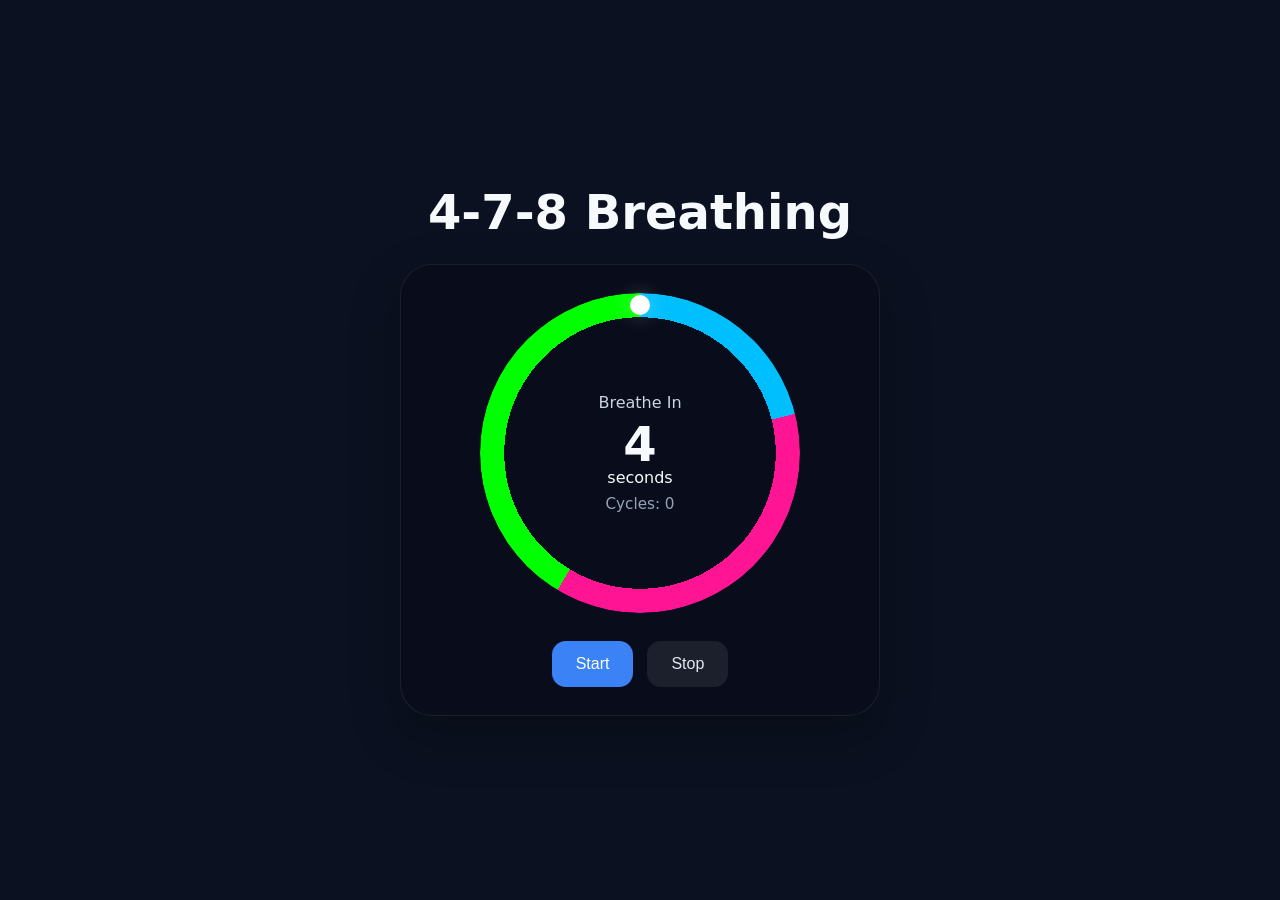
==== index.html @ ee140b7e "Initial commit: 4-7-8 breathing exercise app" ====
<!DOCTYPE html>
<html lang="en">
<head>
  <meta charset="UTF-8" />
  <meta name="viewport" content="width=device-width, initial-scale=1.0" />
  <title>4-7-8 Breathing</title>
  <link rel="stylesheet" href="style.css" />
</head>
<body>
  <main class="page">
    <h1>4-7-8 Breathing</h1>
    <div class="breathing-card">
      <div class="ring-container">
        <div class="track"></div>
        <div id="dot" class="dot"></div>
        <div class="ring-label">
          <span id="phase-name">Breathe In</span>
          <strong id="remaining">4</strong>
          <span>seconds</span>
          <span id="cycle-count">Cycles: 0</span>
        </div>
      </div>

      <div class="controls">
        <button id="start-btn" class="primary">Start</button>
        <button id="stop-btn">Stop</button>
      </div>
    </div>
  </main>

  <script src="app.js"></script>
</body>
</html>
---- style.css ----
:root {
  color-scheme: dark;
  color: #f7fafc;
  background: #0b1120;
  font-family: Inter, system-ui, sans-serif;
}

* {
  box-sizing: border-box;
}

body {
  min-height: 100vh;
  margin: 0;
  display: grid;
  place-items: center;
  padding: 24px;
}

.page {
  width: min(100%, 480px);
}

h1 {
  margin: 0 0 24px;
  font-size: clamp(2rem, 4vw, 3rem);
  text-align: center;
}

.breathing-card {
  background: rgba(10, 14, 27, 0.97);
  border: 1px solid rgba(255,255,255,0.08);
  border-radius: 32px;
  padding: 28px;
  box-shadow: 0 20px 50px rgba(0,0,0,0.25);
}

.ring-container {
  position: relative;
  width: min(90vw, 320px);
  aspect-ratio: 1 / 1;
  margin: 0 auto 28px;
  display: grid;
  place-items: center;
}

.track {
  width: 100%;
  height: 100%;
  border-radius: 50%;
  background: conic-gradient(
    #00bfff 0deg 75.789deg,
    #ff1493 75.789deg 211.053deg,
    #00ff00 211.053deg 360deg
  );
  mask: radial-gradient(circle, transparent 60%, black 60%);
  -webkit-mask: radial-gradient(circle, transparent 60%, black 60%);
  position: relative;
}

.dot {
  width: 20px;
  height: 20px;
  border-radius: 50%;
  position: absolute;
  top: 50%;
  left: 50%;
  transform: translate(-50%, -50%) rotate(0deg) translate(0, -148px);
  transform-origin: center;
  box-shadow: 0 0 20px rgba(255,255,255,0.3);
}

.dot {
  width: 20px;
  height: 20px;
  border-radius: 50%;
  position: absolute;
  top: 50%;
  left: 50%;
  transform: translate(-50%, -50%) rotate(0deg) translate(0, -148px);
  transform-origin: center;
  box-shadow: 0 0 20px rgba(255,255,255,0.3);
}

.ring-label {
  position: absolute;
  top: 50%;
  left: 50%;
  transform: translate(-50%, -50%);
  text-align: center;
  z-index: 10;
}

.ring-label span,
.ring-label strong {
  display: block;
}

#phase-name {
  font-size: 1rem;
  margin-bottom: 8px;
  color: #cbd5e1;
}

#remaining {
  font-size: 3rem;
  line-height: 1;
}

#cycle-count {
  margin-top: 8px;
  font-size: 0.95rem;
  color: #94a3b8;
}

.controls {
  display: flex;
  gap: 14px;
  justify-content: center;
  flex-wrap: wrap;
}

button {
  border: none;
  border-radius: 14px;
  padding: 14px 24px;
  font-size: 1rem;
  cursor: pointer;
  transition: transform 0.2s ease, background-color 0.2s ease;
}

button:hover {
  transform: translateY(-1px);
}

.primary {
  background: #3b82f6;
  color: white;
}

button:not(.primary) {
  background: rgba(255,255,255,0.08);
  color: #e2e8f0;
}
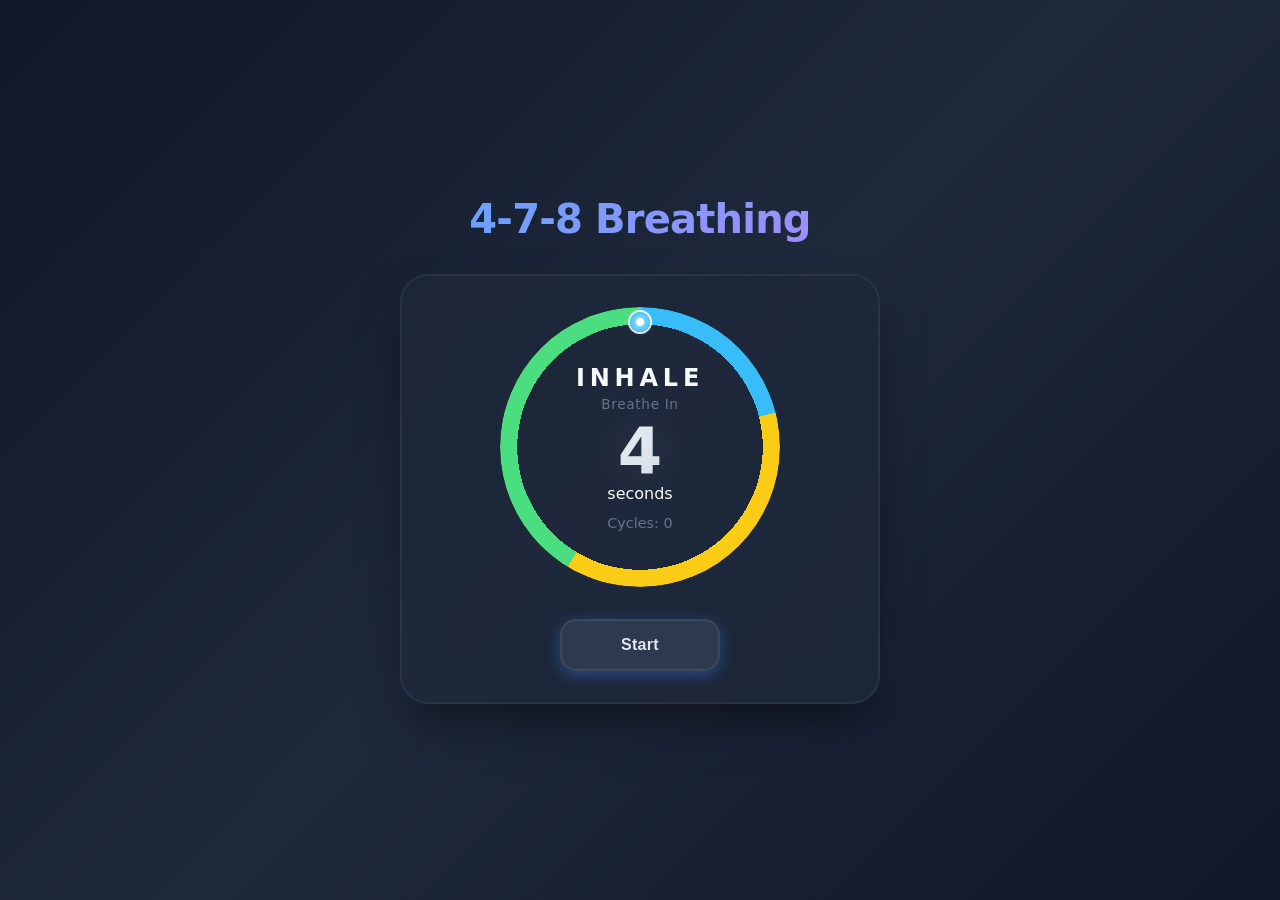
==== commit 4256146c: "change to more like cline one" ====
--- a/index.html
+++ b/index.html
@@ -13,17 +13,17 @@
       <div class="ring-container">
         <div class="track"></div>
         <div id="dot" class="dot"></div>
-        <div class="ring-label">
-          <span id="phase-name">Breathe In</span>
-          <strong id="remaining">4</strong>
-          <span>seconds</span>
-          <span id="cycle-count">Cycles: 0</span>
-        </div>
+      <div class="ring-label">
+        <span id="phase-name" class="phase-main">INHALE</span>
+        <span id="phase-subtitle" class="phase-sub">Breathe In</span>
+        <strong id="remaining">4</strong>
+        <span>seconds</span>
+        <span id="cycle-count">Cycles: 0</span>
+      </div>
       </div>
 
       <div class="controls">
-        <button id="start-btn" class="primary">Start</button>
-        <button id="stop-btn">Stop</button>
+        <button id="toggle-btn" class="toggle">Start</button>
       </div>
     </div>
   </main>
--- a/style.css
+++ b/style.css
@@ -1,8 +1,8 @@
 :root {
   color-scheme: dark;
   color: #f7fafc;
-  background: #0b1120;
-  font-family: Inter, system-ui, sans-serif;
+  background: linear-gradient(135deg, #0f172a 0%, #1e293b 50%, #0f172a 100%);
+  font-family: Inter, system-ui, -apple-system, sans-serif;
 }
 
 * {
@@ -15,6 +15,7 @@
   display: grid;
   place-items: center;
   padding: 24px;
+  background-attachment: fixed;
 }
 
 .page {
@@ -22,24 +23,41 @@
 }
 
 h1 {
-  margin: 0 0 24px;
-  font-size: clamp(2rem, 4vw, 3rem);
+  margin: 0 0 32px;
+  font-size: clamp(1.75rem, 5vw, 2.5rem);
   text-align: center;
+  font-weight: 600;
+  letter-spacing: -0.02em;
+  background: linear-gradient(135deg, #60a5fa, #a78bfa, #60a5fa);
+  background-size: 200% 200%;
+  -webkit-background-clip: text;
+  -webkit-text-fill-color: transparent;
+  background-clip: text;
+  animation: gradientShift 4s ease infinite;
+}
+
+@keyframes gradientShift {
+  0%, 100% { background-position: 0% 50%; }
+  50% { background-position: 100% 50%; }
 }
 
 .breathing-card {
-  background: rgba(10, 14, 27, 0.97);
-  border: 1px solid rgba(255,255,255,0.08);
-  border-radius: 32px;
-  padding: 28px;
-  box-shadow: 0 20px 50px rgba(0,0,0,0.25);
+  background: rgba(30, 41, 59, 0.8);
+  backdrop-filter: blur(20px);
+  -webkit-backdrop-filter: blur(20px);
+  border: 1px solid rgba(148, 163, 184, 0.1);
+  border-radius: 28px;
+  padding: 32px;
+  box-shadow: 
+    0 25px 50px -12px rgba(0, 0, 0, 0.5),
+    0 0 0 1px rgba(255, 255, 255, 0.05) inset;
 }
 
 .ring-container {
   position: relative;
-  width: min(90vw, 320px);
+  width: min(85vw, 280px);
   aspect-ratio: 1 / 1;
-  margin: 0 auto 28px;
+  margin: 0 auto 32px;
   display: grid;
   place-items: center;
 }
@@ -48,38 +66,65 @@
   width: 100%;
   height: 100%;
   border-radius: 50%;
+  /* Calm colors: blue for inhale, yellow for hold, green for exhale */
   background: conic-gradient(
-    #00bfff 0deg 75.789deg,
-    #ff1493 75.789deg 211.053deg,
-    #00ff00 211.053deg 360deg
+    #38bdf8 0deg 75.789deg,    /* Sky blue - INHALE */
+    #facc15 75.789deg 211.053deg,  /* Yellow - HOLD */
+    #4ade80 211.053deg 360deg    /* Green - EXHALE */
   );
-  mask: radial-gradient(circle, transparent 60%, black 60%);
-  -webkit-mask: radial-gradient(circle, transparent 60%, black 60%);
+  mask: radial-gradient(circle, transparent 62%, black 62%);
+  -webkit-mask: radial-gradient(circle, transparent 62%, black 62%);
   position: relative;
+  box-shadow: 
+    0 0 60px rgba(56, 189, 248, 0.15),
+    0 0 100px rgba(250, 204, 21, 0.1);
 }
 
 .dot {
-  width: 20px;
-  height: 20px;
+  width: 24px;
+  height: 24px;
   border-radius: 50%;
   position: absolute;
   top: 50%;
   left: 50%;
-  transform: translate(-50%, -50%) rotate(0deg) translate(0, -148px);
+  transform: translate(-50%, -50%) rotate(0deg) translate(0, -125px);
   transform-origin: center;
-  box-shadow: 0 0 20px rgba(255,255,255,0.3);
-}
-
-.dot {
-  width: 20px;
-  height: 20px;
-  border-radius: 50%;
+  z-index: 5;
+  border: 2px solid rgba(255, 255, 255, 0.9);
+  /* Use CSS variable for color */
+  --dot-color: #38bdf8;
+}
+
+/* Outer ring color - matches current phase */
+.dot::before {
+  content: '';
+  position: absolute;
+  top: 0;
+  left: 0;
+  right: 0;
+  bottom: 0;
+  border-radius: 50%;
+  background: var(--dot-color, #38bdf8);
+  box-shadow: 
+    0 0 20px var(--dot-color, #38bdf8),
+    0 0 40px var(--dot-color, #38bdf8)80,
+    0 2px 8px rgba(0, 0, 0, 0.3);
+}
+
+/* Bright center dot */
+.dot::after {
+  content: '';
   position: absolute;
   top: 50%;
   left: 50%;
-  transform: translate(-50%, -50%) rotate(0deg) translate(0, -148px);
-  transform-origin: center;
-  box-shadow: 0 0 20px rgba(255,255,255,0.3);
+  transform: translate(-50%, -50%);
+  width: 8px;
+  height: 8px;
+  border-radius: 50%;
+  background: white;
+  box-shadow: 
+    0 0 8px white,
+    0 0 12px white;
 }
 
 .ring-label {
@@ -97,48 +142,134 @@
 }
 
 #phase-name {
-  font-size: 1rem;
+  font-size: 1.5rem;
+  margin-bottom: 4px;
+  font-weight: 700;
+  letter-spacing: 0.2em;
+}
+
+.phase-main {
+  display: block;
+  margin-bottom: 2px;
+}
+
+.phase-sub {
+  display: block;
+  font-size: 0.85rem;
+  font-weight: 400;
+  color: #64748b;
   margin-bottom: 8px;
-  color: #cbd5e1;
+  letter-spacing: 0.05em;
+}
+
+.phase-indicator {
+  width: 8px;
+  height: 8px;
+  border-radius: 50%;
+  display: inline-block;
+  margin-right: 8px;
+  vertical-align: middle;
+  box-shadow: 0 0 10px currentColor;
 }
 
 #remaining {
-  font-size: 3rem;
+  font-size: 4rem;
+  font-weight: 700;
   line-height: 1;
+  font-variant-numeric: tabular-nums;
+  background: linear-gradient(135deg, #f1f5f9, #cbd5e1);
+  -webkit-background-clip: text;
+  -webkit-text-fill-color: transparent;
+  background-clip: text;
+  text-shadow: 0 0 40px rgba(255, 255, 255, 0.1);
 }
 
 #cycle-count {
-  margin-top: 8px;
-  font-size: 0.95rem;
-  color: #94a3b8;
+  margin-top: 12px;
+  font-size: 0.9rem;
+  color: #64748b;
+  font-weight: 500;
 }
 
 .controls {
   display: flex;
-  gap: 14px;
+  gap: 16px;
   justify-content: center;
   flex-wrap: wrap;
 }
 
 button {
   border: none;
-  border-radius: 14px;
-  padding: 14px 24px;
+  border-radius: 16px;
+  padding: 16px 32px;
   font-size: 1rem;
+  font-weight: 600;
   cursor: pointer;
-  transition: transform 0.2s ease, background-color 0.2s ease;
+  transition: all 0.25s cubic-bezier(0.4, 0, 0.2, 1);
+  letter-spacing: 0.02em;
 }
 
 button:hover {
-  transform: translateY(-1px);
+  transform: translateY(-2px);
+}
+
+button:active {
+  transform: translateY(0);
 }
 
 .primary {
-  background: #3b82f6;
+  background: linear-gradient(135deg, #3b82f6 0%, #2563eb 100%);
   color: white;
+  box-shadow: 
+    0 4px 14px rgba(59, 130, 246, 0.4),
+    0 0 0 1px rgba(255, 255, 255, 0.1) inset;
+}
+
+.primary:hover {
+  background: linear-gradient(135deg, #60a5fa 0%, #3b82f6 100%);
+  box-shadow: 
+    0 6px 20px rgba(59, 130, 246, 0.5),
+    0 0 0 1px rgba(255, 255, 255, 0.15) inset;
 }
 
 button:not(.primary) {
-  background: rgba(255,255,255,0.08);
+  background: rgba(71, 85, 105, 0.4);
   color: #e2e8f0;
-}
+  border: 1px solid rgba(148, 163, 184, 0.1);
+}
+
+button:not(.primary):hover {
+  background: rgba(71, 85, 105, 0.6);
+  border-color: rgba(148, 163, 184, 0.2);
+}
+
+/* Toggle button */
+.toggle {
+  background: linear-gradient(135deg, #3b82f6 0%, #2563eb 100%);
+  color: white;
+  box-shadow: 
+    0 4px 14px rgba(59, 130, 246, 0.4),
+    0 0 0 1px rgba(255, 255, 255, 0.1) inset;
+  min-width: 160px;
+}
+
+.toggle:hover {
+  background: linear-gradient(135deg, #60a5fa 0%, #3b82f6 100%);
+  box-shadow: 
+    0 6px 20px rgba(59, 130, 246, 0.5),
+    0 0 0 1px rgba(255, 255, 255, 0.15) inset;
+}
+
+.toggle.running {
+  background: linear-gradient(135deg, #ef4444 0%, #dc2626 100%);
+  box-shadow: 
+    0 4px 14px rgba(239, 68, 68, 0.4),
+    0 0 0 1px rgba(255, 255, 255, 0.1) inset;
+}
+
+.toggle.running:hover {
+  background: linear-gradient(135deg, #f87171 0%, #ef4444 100%);
+  box-shadow: 
+    0 6px 20px rgba(239, 68, 68, 0.5),
+    0 0 0 1px rgba(255, 255, 255, 0.15) inset;
+}
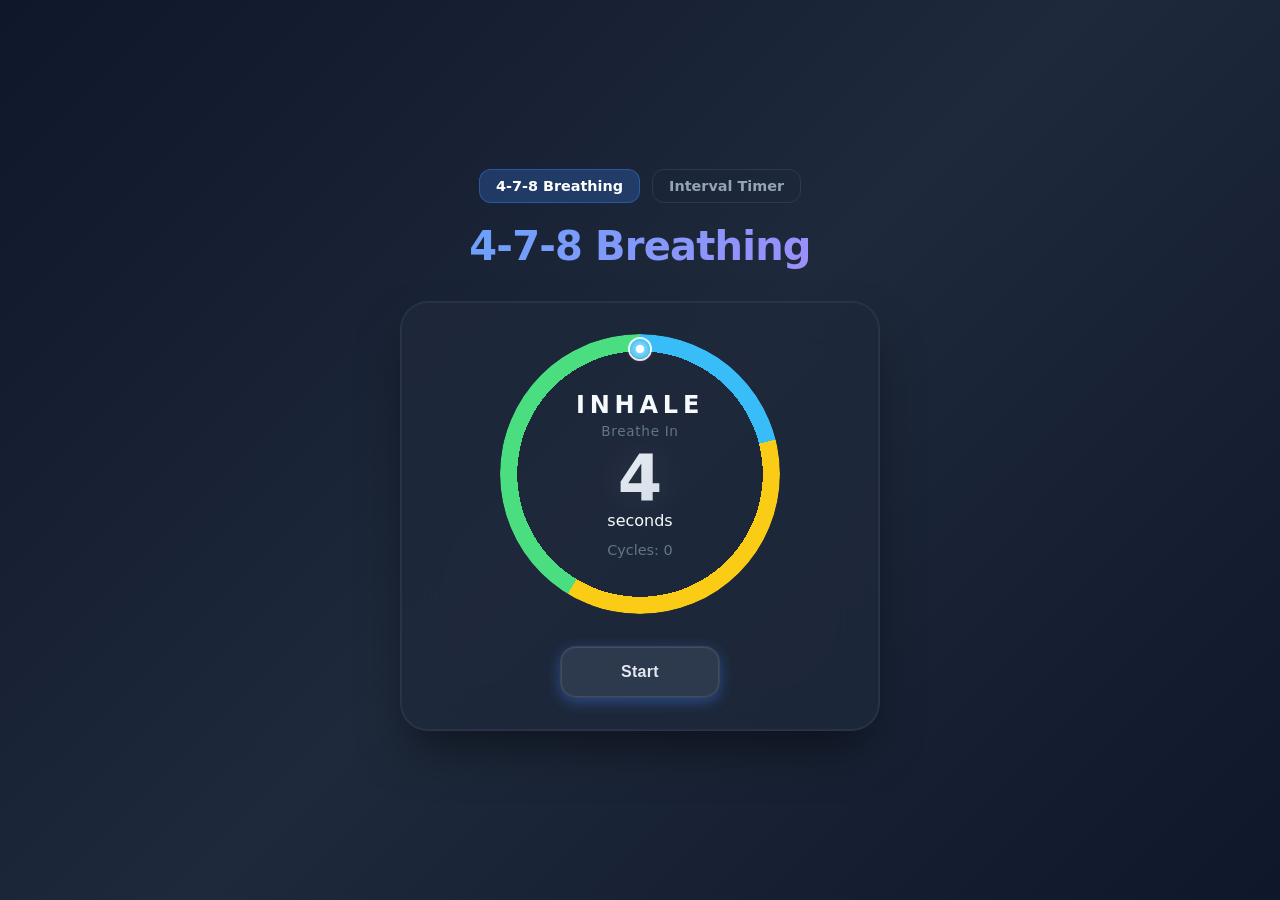
==== commit 8befae4f: "Add interval timer page with periodic beep alerts New timer.html/timer.js provide a stopwatch with S" ====
--- a/index.html
+++ b/index.html
@@ -8,6 +8,10 @@
 </head>
 <body>
   <main class="page">
+    <nav class="app-nav">
+      <a href="index.html" class="active">4-7-8 Breathing</a>
+      <a href="timer.html">Interval Timer</a>
+    </nav>
     <h1>4-7-8 Breathing</h1>
     <div class="breathing-card">
       <div class="ring-container">
--- a/style.css
+++ b/style.css
@@ -20,6 +20,35 @@
 
 .page {
   width: min(100%, 480px);
+}
+
+.app-nav {
+  display: flex;
+  gap: 12px;
+  justify-content: center;
+  margin-bottom: 20px;
+}
+
+.app-nav a {
+  color: #94a3b8;
+  text-decoration: none;
+  font-size: 0.9rem;
+  font-weight: 600;
+  padding: 8px 16px;
+  border-radius: 12px;
+  border: 1px solid rgba(148, 163, 184, 0.15);
+  transition: all 0.2s ease;
+}
+
+.app-nav a:hover {
+  color: #f7fafc;
+  border-color: rgba(148, 163, 184, 0.3);
+}
+
+.app-nav a.active {
+  color: white;
+  background: rgba(59, 130, 246, 0.25);
+  border-color: rgba(59, 130, 246, 0.4);
 }
 
 h1 {
@@ -198,6 +227,52 @@
   flex-wrap: wrap;
 }
 
+.timer-card {
+  text-align: center;
+}
+
+.timer-display {
+  margin: 24px 0 32px;
+}
+
+#elapsed {
+  display: block;
+  font-size: 4rem;
+  font-weight: 700;
+  line-height: 1;
+  font-variant-numeric: tabular-nums;
+  background: linear-gradient(135deg, #f1f5f9, #cbd5e1);
+  -webkit-background-clip: text;
+  -webkit-text-fill-color: transparent;
+  background-clip: text;
+  text-shadow: 0 0 40px rgba(255, 255, 255, 0.1);
+}
+
+#beep-note {
+  display: block;
+  margin-top: 12px;
+  font-size: 0.9rem;
+  color: #64748b;
+}
+
+.secondary {
+  background: rgba(71, 85, 105, 0.4);
+  color: #e2e8f0;
+  border: 1px solid rgba(148, 163, 184, 0.1);
+  min-width: 120px;
+}
+
+.secondary:hover {
+  background: rgba(71, 85, 105, 0.6);
+  border-color: rgba(148, 163, 184, 0.2);
+}
+
+button:disabled {
+  opacity: 0.4;
+  cursor: not-allowed;
+  transform: none !important;
+}
+
 button {
   border: none;
   border-radius: 16px;
